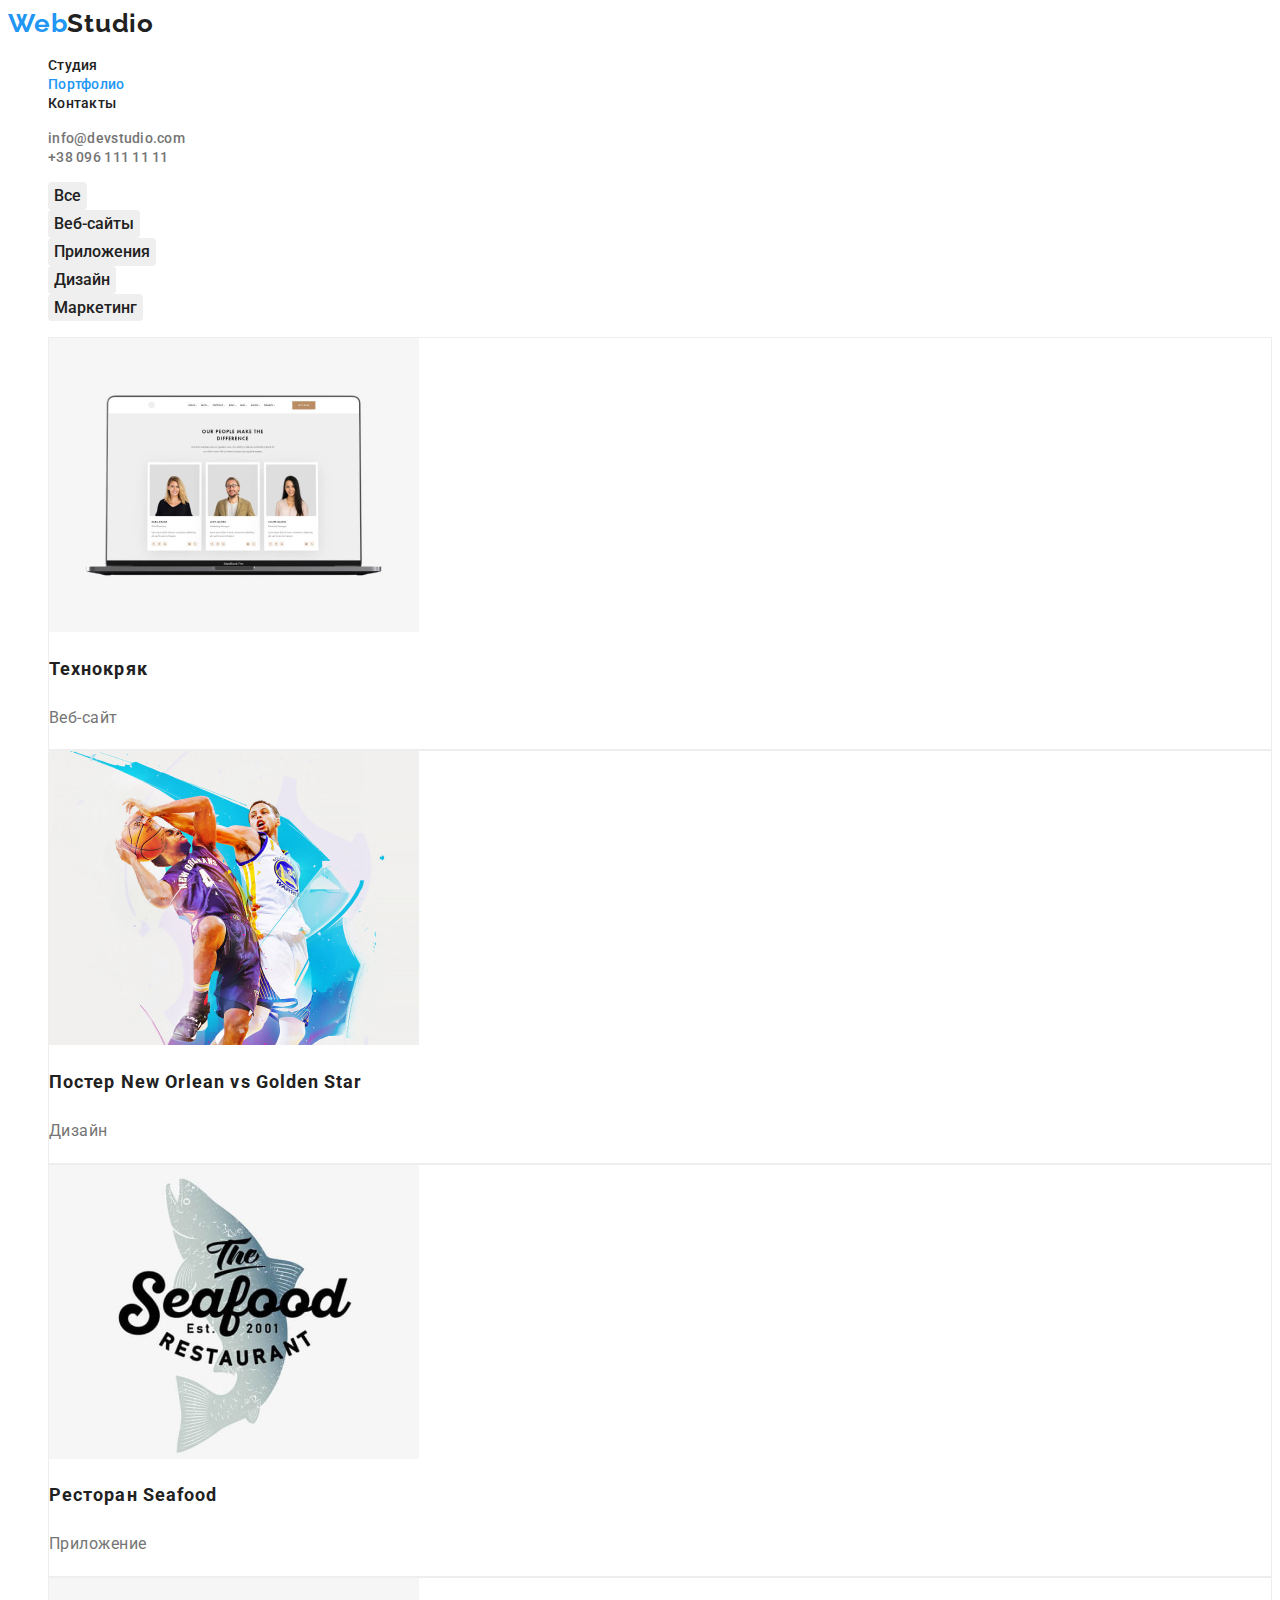
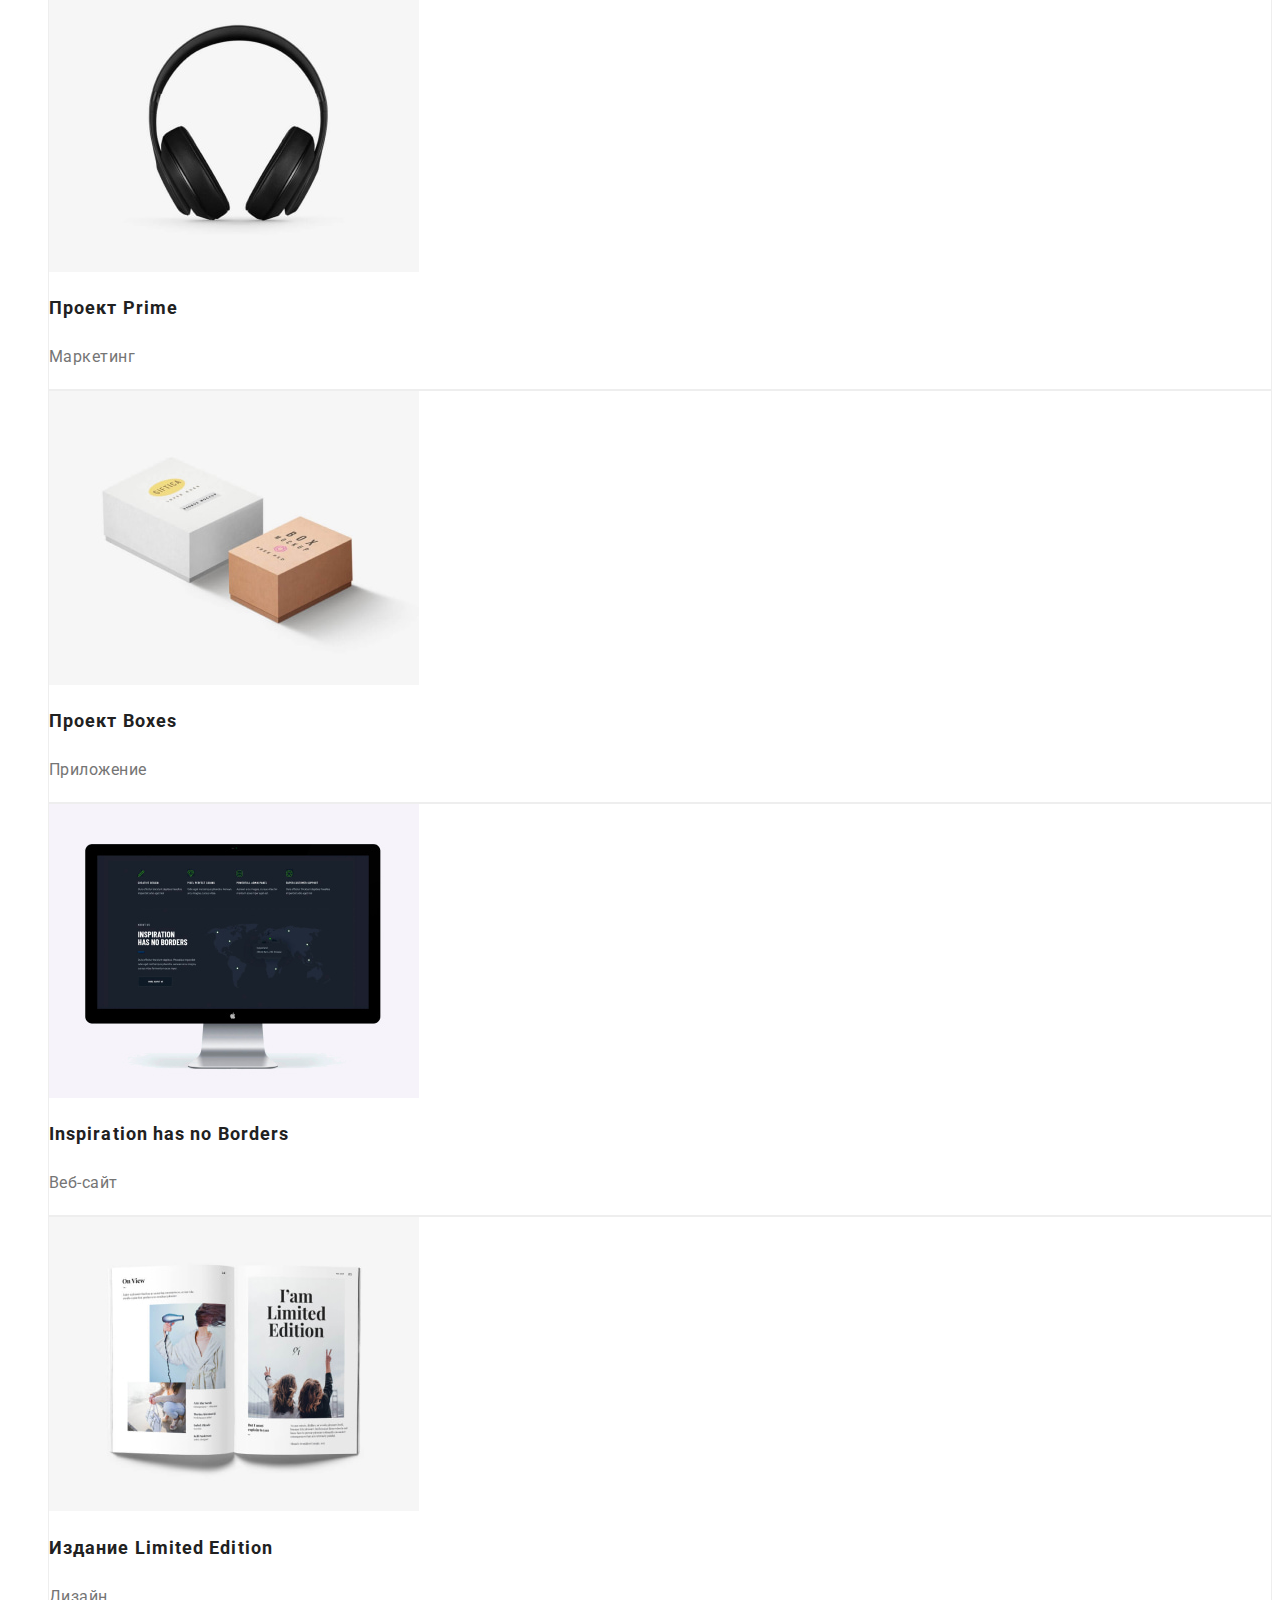
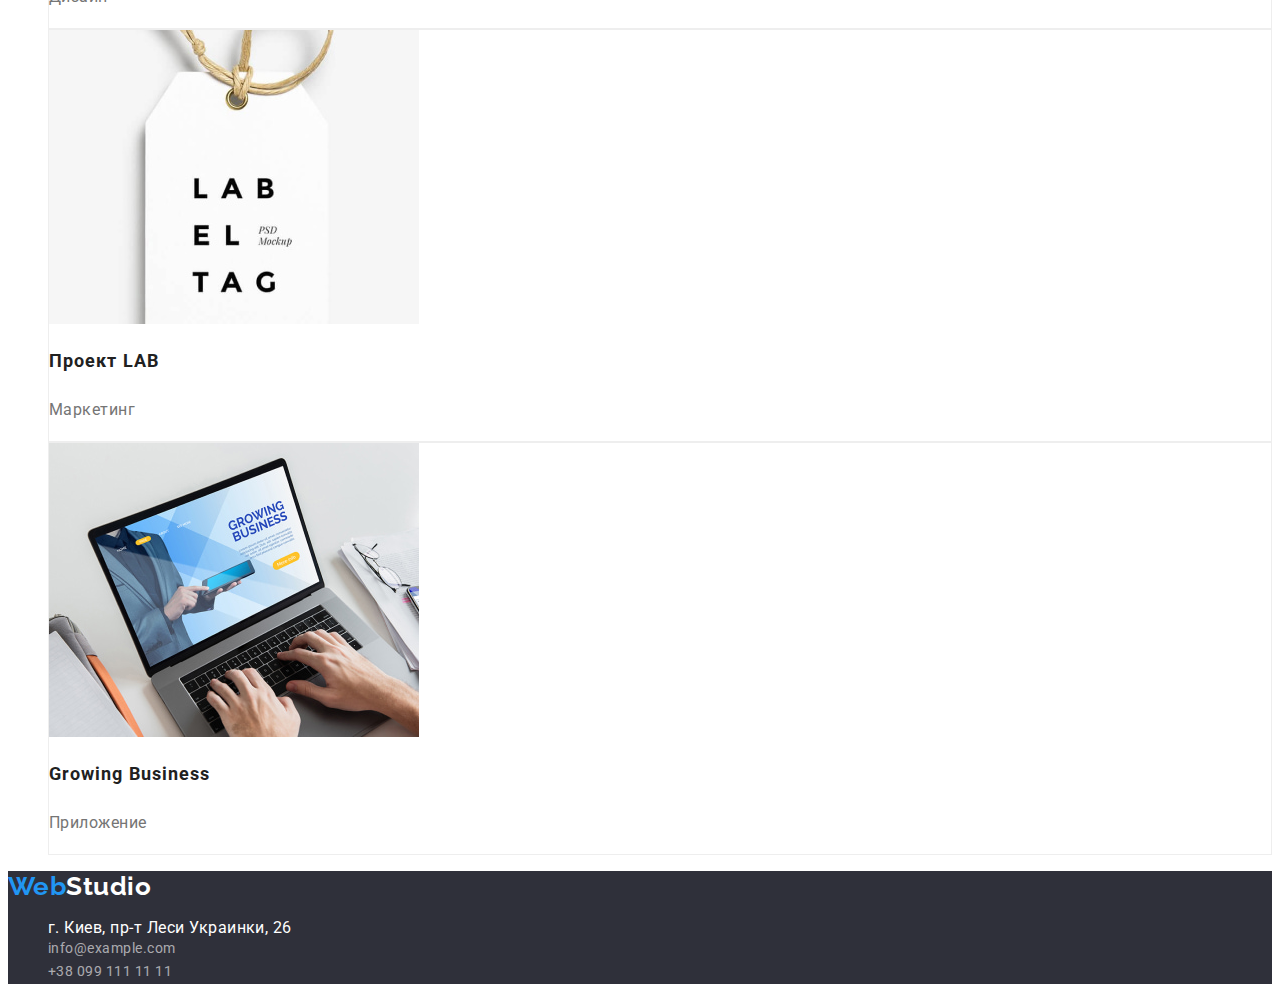
==== portfolio.html @ 8ca89d37 "Create" ====
<!DOCTYPE html>
<html lang="en">
  <head>
    <meta charset="UTF-8" />
    <meta http-equiv="X-UA-Compatible" content="IE=edge" />
    <meta name="viewport" content="width=device-width, initial-scale=1.0" />
    <title>Portfolio</title>
    <link rel="preconnect" href="https://fonts.googleapis.com" />
    <link rel="preconnect" href="https://fonts.gstatic.com" crossorigin />
    <link
      href="https://fonts.googleapis.com/css2?family=Raleway:wght@700&family=Roboto:wght@400;500;700;900&display=swap"
      rel="stylesheet"
    />
    <link rel="stylesheet" href="./css/style.css" />
  </head>
  <body>
    <header class="header">
      <nav class="site-nav-list">
        <a href="./" class="logo"><span>Web</span>Studio</a>
        <ul class="nav">
          <li class="item"><a href="./" class="nav-link">Студия</a></li>
          <li class="item"><a href="./portfolio.html" class="nav-link current">Портфолио</a></li>
          <li class="item"><a href="./" class="nav-link">Контакты</a></li>
        </ul>
      </nav>
      <ul class="auth-nav">
        <li class="item">
          <a href="mailto:info@devstudio.com" class="auth-nav-link">info@devstudio.com</a>
        </li>
        <li class="item">
          <a href="tel:+380961111111" class="auth-nav-link">+38 096 111 11 11</a>
        </li>
      </ul>
    </header>
    <main>
      <section class="portfolio">
        <h1 class="portfolio-tittle">Portfolio</h1>
        <!-- Filtr -->
        <ul class="filtr">
          <li class="item filtr-item"><button type="button" class="filtr-btn">Все</button></li>
          <li class="item filtr-item">
            <button type="button" class="filtr-btn">Веб-сайты</button>
          </li>
          <li class="item filtr-item">
            <button type="button" class="filtr-btn">Приложения</button>
          </li>
          <li class="item filtr-item"><button type="button" class="filtr-btn">Дизайн</button></li>
          <li class="item filtr-item">
            <button type="button" class="filtr-btn">Маркетинг</button>
          </li>
        </ul>

        <!-- Projects -->
        <ul class="projects">
          <li class="item projects-card">
            <img src="./images/project-1.jpg" alt="Скриншот сайта" width="370" />
            <h2 class="projects-tittle">Технокряк</h2>
            <p class="projects-text">Веб-сайт</p>
          </li>
          <li class="item projects-card">
            <img src="./images/project-2.jpg" alt="Постер баскетболисты" width="370" />
            <h2 class="projects-tittle">Постер New Orlean vs Golden Star</h2>
            <p class="projects-text">Дизайн</p>
          </li>
          <li class="item projects-card">
            <img src="./images/project-3.jpg" alt="Логотип ресторана" width="370" />
            <h2 class="projects-tittle">Ресторан Seafood</h2>
            <p class="projects-text">Приложение</p>
          </li>
          <li class="item projects-card">
            <img src="./images/project-4.jpg" alt="Наушники" width="370" />
            <h2 class="projects-tittle">Проект Prime</h2>
            <p class="projects-text">Маркетинг</p>
          </li>
          <li class="item projects-card">
            <img src="./images/project-5.jpg" alt="Коробки" width="370" />
            <h2 class="projects-tittle">Проект Boxes</h2>
            <p class="projects-text">Приложение</p>
          </li>
          <li class="item projects-card">
            <img src="./images/project-6.jpg" alt="Скриншот сайта" width="370" />
            <h2 class="projects-tittle">Inspiration has no Borders</h2>
            <p class="projects-text">Веб-сайт</p>
          </li>
          <li class="item projects-card">
            <img src="./images/project-7.jpg" alt="Брошюра" width="370" />
            <h2 class="projects-tittle">Издание Limited Edition</h2>
            <p class="projects-text">Дизайн</p>
          </li>
          <li class="item projects-card">
            <img src="./images/project-8.jpg" alt="Бирка" width="370" />
            <h2 class="projects-tittle">Проект LAB</h2>
            <p class="projects-text">Маркетинг</p>
          </li>
          <li class="item projects-card">
            <img src="./images/project-9.jpg" alt="Ноутбук" width="370" />
            <h2 class="projects-tittle">Growing Business</h2>
            <p class="projects-text">Приложение</p>
          </li>
        </ul>
      </section>
    </main>
    <footer class="footer">
      <a href="./" class="logo-footer"><span>Web</span>Studio</a>
      <address>
        <ul class="address-list">
          <li class="item">
            <a href="https://goo.gl/maps/uek1uiBaMwYKSRGh7" class="link address"
              >г. Киев, пр-т Леси Украинки, 26</a
            >
          </li>
          <li class="item">
            <a href="mailto:info@example.com" class="link mail">info@example.com</a>
          </li>
          <li class="item"><a href="tel:+380991111111" class="link tel">+38 099 111 11 11</a></li>
        </ul>
      </address>
    </footer>
  </body>
</html>
---- css/style.css ----
/* Палитра цветов 
    основной цвет фона  #FFFFFF
    доп цвет фона #F5F4FA;

    основной цвет текста #212121
    доп цвет текста #757575
    белый текст #FFFFFF

    акцентный цвет #2196F3

    цвет футер #2F303A;
*/

/* Fonts
logo : Raleway Weight  700 
header: Roboto Weight 500
hero: Roboto Weight 900
hero-btn^ Roboto Weight 700
h2,  Roboto Weight 700
text Roboto Weight 400
h3 Roboto Weight 500
footer adress Roboto Weight 400
portfolio-btn Roboto Weight 500

*/

:root {
  --text-color: #212121;
  --text-color-add: #757575;
  --accent-color: #2196f3;
  --primary-white-color: #ffffff;
  --secondary-background-color: #f5f4fa;
  --background-color-add: #2f303a;
}

body {
  background-color: var(--primary-white-color);
  font-family: 'Roboto', sans-serif;
  letter-spacing: 0.03em;
}

/* Header */
.item {
  list-style: none;
}
.link {
  text-decoration: none;
  font-style: normal;
}

.logo {
  font-family: 'Raleway', sans-serif;
  letter-spacing: 0.03em;
  font-weight: 700;
  font-size: 26px;
  line-height: 1.19;
  text-decoration: none;
  color: var(--text-color);
}

.logo span {
  color: var(--accent-color);
}

.nav-link,
.auth-nav-link {
  font-weight: 500;
  font-size: 14px;
  line-height: 1.14;
  letter-spacing: 0.02em;
  text-decoration: none;
  color: var(--text-color);
}
.nav-link:hover,
.nav-link:focus {
  color: var(--accent-color);
}
.nav .nav-link.current {
  color: var(--accent-color);
}

.auth-nav-link {
  color: var(--text-color-add);
}

.auth-nav-link:hover,
.auth-nav-link:focus {
  color: var(--accent-color);
}
/* body */
/* Hero section */
.hero {
  background-color: var(--background-color-add);
 
}
.hero-tittle {
  font-weight: 900;
  font-size: 44px;
  line-height: 1.36;
  text-align: center;
  letter-spacing: 0.06em;
  text-transform: uppercase;
  color: var(--primary-white-color);
  text-align: center;  
}

.hero-btn {
  font-family: inherit;
  font-weight: 700;
  font-size: 16px;
  line-height: 1.88;
  display: flex;
  align-items: center;
  text-align: center;
  letter-spacing: 0.06em;
  display: block;
  color: var(--primary-white-color);
  background-color: var(--accent-color);
  border: none;
  text-align: center;
  height: 50px;
  width: 200px;
  border-radius: 4px;
  box-shadow: 0px 4px 4px rgba(0, 0, 0, 0.15);
  cursor: pointer;
  margin: 0 auto;
}

.hero-btn:hover,
.hero-btn:focus {
  background-color: #188ce8;
}
/* Particular section */
.section {
  background-color: var(--primary-white-color);
}

.section-tittle {
  font-weight: 700;
  font-size: 36px;
  line-height: 1.17;
  text-align: center;
  color: var(--text-color);
}
.particular>.section-tittle{
  display: none;
}

.particular-tittle {
  font-weight: 700;
  font-size: 14px;
  line-height: 1.14;
  text-transform: uppercase;
  color: var(--text-color);
}

.particular-text {
  font-size: 14px;
  line-height: 1.71;
  color: var(--text-color-add);
}

/* Works-section */

/* Command section */
.command {
  background-color: var(--secondary-background-color);
}

.command-card {
  display: block;
  background-color: var(--primary-white-color);
  border-radius: 0px 0px 4px 4px;
  box-shadow: 0px 1px 3px rgba(0, 0, 0, 0.12), 0px 1px 1px rgba(0, 0, 0, 0.14),
    0px 2px 1px rgba(0, 0, 0, 0.2);  
}

.command-tittle {
  font-weight: 500;
  font-size: 16px;
  line-height: 1.19;
  color: var(--text-color);
}
.command-text {
  font-size: 16px;
  line-height: 1.19;
  color: var(--text-color-add);
}

/* Footer */
.footer {
  background-color: var(--background-color-add);
}

.logo-footer {
  font-family: Raleway;
  font-weight: 700;
  font-size: 26px;
  line-height: 1.19;
  text-decoration: none;
  color: var(--primary-white-color);
}

.logo-footer span {
  color: var(--accent-color);
}

.footer .address {
  color: var(--primary-white-color);
}
.footer .mail,
.footer .tel {
  font-size: 14px;
  line-height: 1.71;
  color: rgba(255, 255, 255, 0.6);
}

/* Portfolio */
.portfolio-tittle {
  display: none;
}

/* Filtr */
.filtr-btn {
  font-family: Roboto;
  font-weight: 500;
  font-size: 16px;
  line-height: 1.62;
  text-align: center
    background-color: var(--secondary-background-color);
  border: none;
  border-radius: 4px;
  color: var(--text-color);
}

.filtr-btn:hover,
.filtr-btn:focus {
  background-color: var(--accent-color);
  color: var(--primary-white-color);
  box-shadow: 0px 3px 1px rgba(0, 0, 0, 0.1), 0px 1px 2px rgba(0, 0, 0, 0.08),
    0px 2px 2px rgba(0, 0, 0, 0.12);
  cursor: pointer;
}

/* Projects */
.projects-card {
  background-color: var(--primary-white-color);
   border: 1px solid #eeeeee;
}

.projects-tittle {
  font-weight: 700;
  font-size: 18px;
  line-height: 2;
  letter-spacing: 0.06em;
  color: var(--text-color);
}

.projects-text {
  font-size: 16px;
  line-height: 1.88;
  color: var(--text-color-add);
}
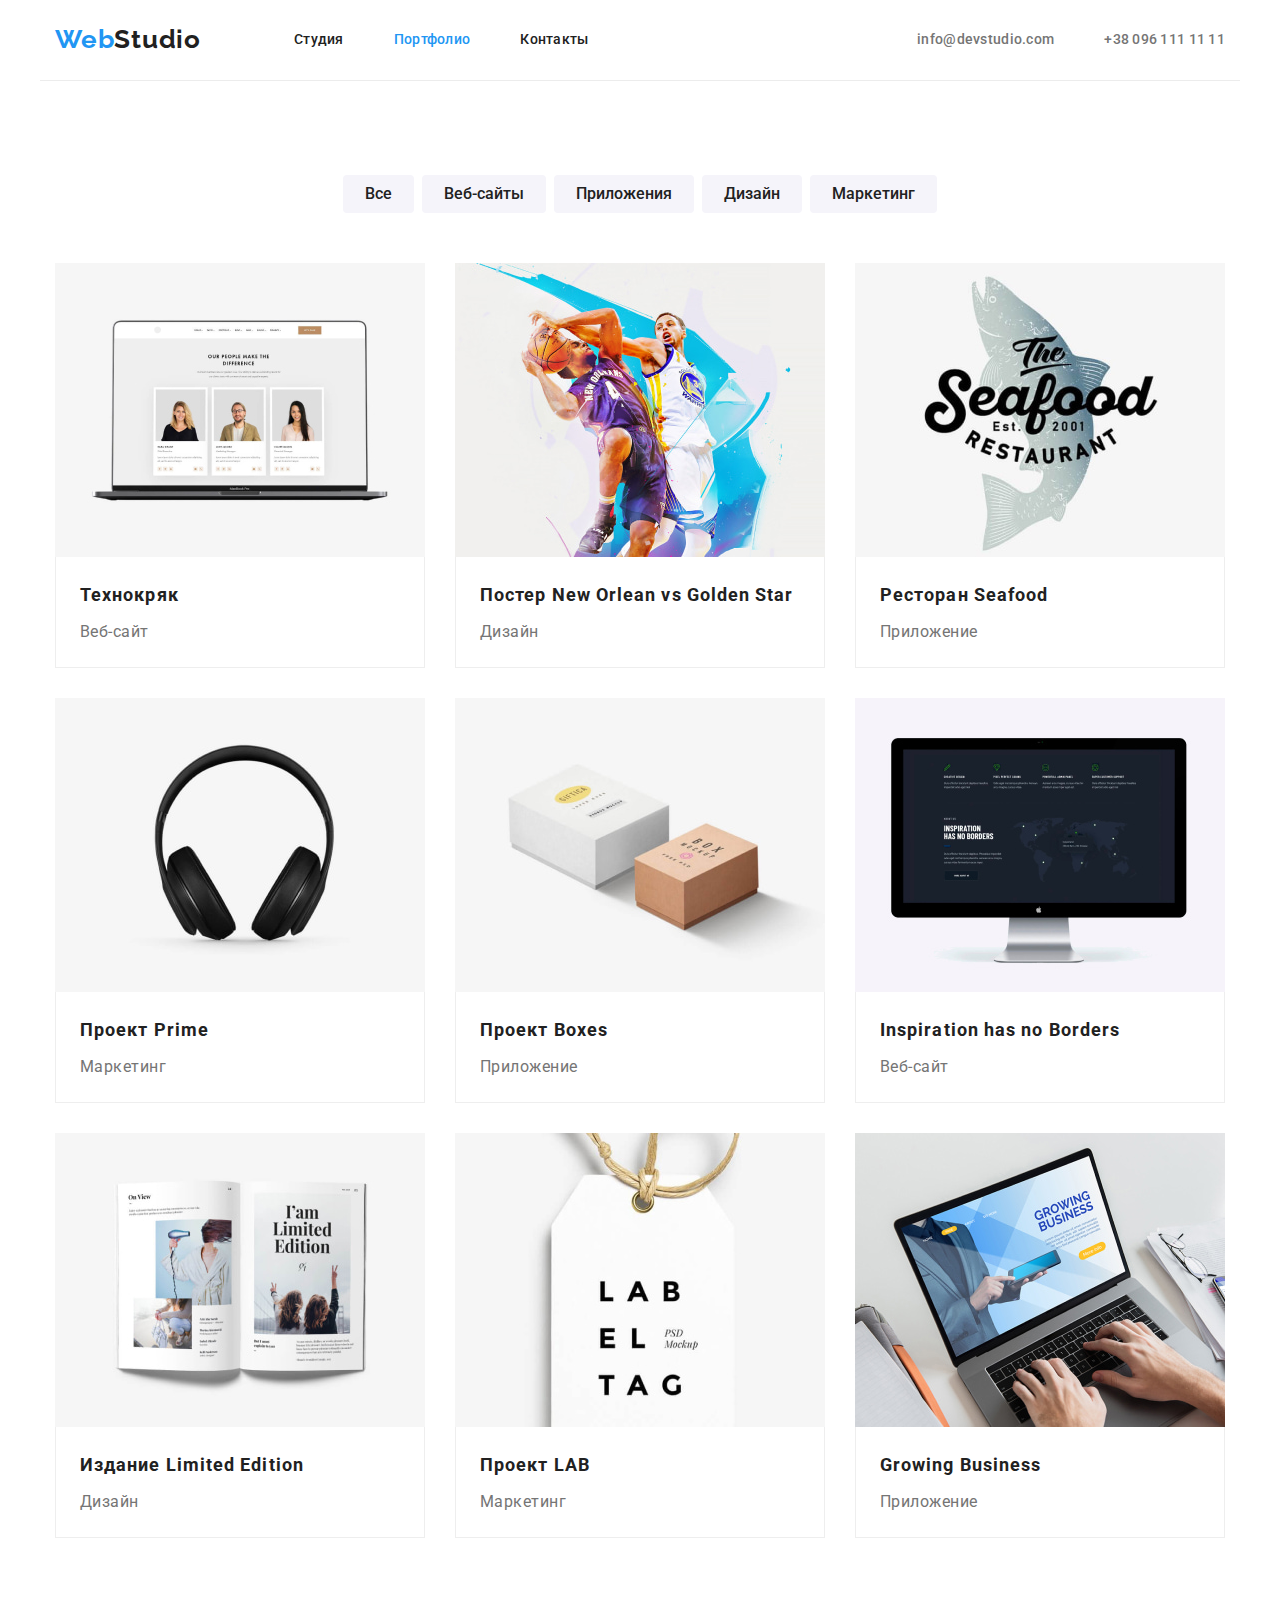
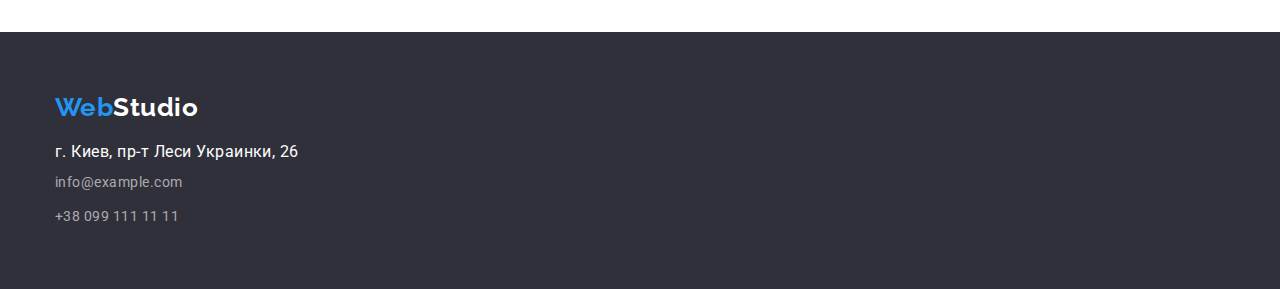
==== commit 05b59ab4: "Flex" ====
--- a/portfolio.html
+++ b/portfolio.html
@@ -11,110 +11,199 @@
       href="https://fonts.googleapis.com/css2?family=Raleway:wght@700&family=Roboto:wght@400;500;700;900&display=swap"
       rel="stylesheet"
     />
+    <link
+      rel="stylesheet"
+      href="https://cdnjs.cloudflare.com/ajax/libs/modern-normalize/1.1.0/modern-normalize.min.css"
+    />
     <link rel="stylesheet" href="./css/style.css" />
   </head>
   <body>
     <header class="header">
-      <nav class="site-nav-list">
-        <a href="./" class="logo"><span>Web</span>Studio</a>
-        <ul class="nav">
-          <li class="item"><a href="./" class="nav-link">Студия</a></li>
-          <li class="item"><a href="./portfolio.html" class="nav-link current">Портфолио</a></li>
-          <li class="item"><a href="./" class="nav-link">Контакты</a></li>
+      <div class="container container-header">
+        <nav class="site-nav-list">
+          <a href="./" class="logo"><span>Web</span>Studio</a>
+          <ul class="nav">
+            <li class="item nav-item"><a href="./" class="nav-link">Студия</a></li>
+            <li class="item nav-item">
+              <a href="./portfolio.html" class="nav-link current">Портфолио</a>
+            </li>
+            <li class="item nav-item"><a href="./" class="nav-link">Контакты</a></li>
+          </ul>
+        </nav>
+        <ul class="auth-nav">
+          <li class="item auth-nav-item">
+            <a href="mailto:info@devstudio.com" class="auth-nav-link">info@devstudio.com</a>
+          </li>
+          <li class="item auth-nav-item">
+            <a href="tel:+380961111111" class="auth-nav-link">+38 096 111 11 11</a>
+          </li>
         </ul>
-      </nav>
-      <ul class="auth-nav">
-        <li class="item">
-          <a href="mailto:info@devstudio.com" class="auth-nav-link">info@devstudio.com</a>
-        </li>
-        <li class="item">
-          <a href="tel:+380961111111" class="auth-nav-link">+38 096 111 11 11</a>
-        </li>
-      </ul>
+      </div>
     </header>
     <main>
       <section class="portfolio">
-        <h1 class="portfolio-tittle">Portfolio</h1>
-        <!-- Filtr -->
-        <ul class="filtr">
-          <li class="item filtr-item"><button type="button" class="filtr-btn">Все</button></li>
-          <li class="item filtr-item">
-            <button type="button" class="filtr-btn">Веб-сайты</button>
-          </li>
-          <li class="item filtr-item">
-            <button type="button" class="filtr-btn">Приложения</button>
-          </li>
-          <li class="item filtr-item"><button type="button" class="filtr-btn">Дизайн</button></li>
-          <li class="item filtr-item">
-            <button type="button" class="filtr-btn">Маркетинг</button>
-          </li>
-        </ul>
+        <div class="container">
+          <div class="filtr-container">
+            <h1 class="portfolio-tittle" hidden>Portfolio</h1>
+            <!-- Filtr -->
+            <ul class="filtr">
+              <li class="item filtr-item"><button type="button" class="filtr-btn">Все</button></li>
+              <li class="item filtr-item">
+                <button type="button" class="filtr-btn">Веб-сайты</button>
+              </li>
+              <li class="item filtr-item">
+                <button type="button" class="filtr-btn">Приложения</button>
+              </li>
+              <li class="item filtr-item">
+                <button type="button" class="filtr-btn">Дизайн</button>
+              </li>
+              <li class="item filtr-item">
+                <button type="button" class="filtr-btn">Маркетинг</button>
+              </li>
+            </ul>
+          </div>
 
-        <!-- Projects -->
-        <ul class="projects">
-          <li class="item projects-card">
-            <img src="./images/project-1.jpg" alt="Скриншот сайта" width="370" />
-            <h2 class="projects-tittle">Технокряк</h2>
-            <p class="projects-text">Веб-сайт</p>
-          </li>
-          <li class="item projects-card">
-            <img src="./images/project-2.jpg" alt="Постер баскетболисты" width="370" />
-            <h2 class="projects-tittle">Постер New Orlean vs Golden Star</h2>
-            <p class="projects-text">Дизайн</p>
-          </li>
-          <li class="item projects-card">
-            <img src="./images/project-3.jpg" alt="Логотип ресторана" width="370" />
-            <h2 class="projects-tittle">Ресторан Seafood</h2>
-            <p class="projects-text">Приложение</p>
-          </li>
-          <li class="item projects-card">
-            <img src="./images/project-4.jpg" alt="Наушники" width="370" />
-            <h2 class="projects-tittle">Проект Prime</h2>
-            <p class="projects-text">Маркетинг</p>
-          </li>
-          <li class="item projects-card">
-            <img src="./images/project-5.jpg" alt="Коробки" width="370" />
-            <h2 class="projects-tittle">Проект Boxes</h2>
-            <p class="projects-text">Приложение</p>
-          </li>
-          <li class="item projects-card">
-            <img src="./images/project-6.jpg" alt="Скриншот сайта" width="370" />
-            <h2 class="projects-tittle">Inspiration has no Borders</h2>
-            <p class="projects-text">Веб-сайт</p>
-          </li>
-          <li class="item projects-card">
-            <img src="./images/project-7.jpg" alt="Брошюра" width="370" />
-            <h2 class="projects-tittle">Издание Limited Edition</h2>
-            <p class="projects-text">Дизайн</p>
-          </li>
-          <li class="item projects-card">
-            <img src="./images/project-8.jpg" alt="Бирка" width="370" />
-            <h2 class="projects-tittle">Проект LAB</h2>
-            <p class="projects-text">Маркетинг</p>
-          </li>
-          <li class="item projects-card">
-            <img src="./images/project-9.jpg" alt="Ноутбук" width="370" />
-            <h2 class="projects-tittle">Growing Business</h2>
-            <p class="projects-text">Приложение</p>
-          </li>
-        </ul>
+          <!-- Projects -->
+          <div class="projects-container">
+            <ul class="projects">
+              <li class="item">
+                <article class="projects-card">
+                  <img
+                    src="./images/project-1.jpg"
+                    alt="Скриншот сайта"
+                    width="370"
+                    class="project-img"
+                  />
+                  <div class="card-tittle">
+                    <h2 class="projects-tittle">Технокряк</h2>
+                    <p class="projects-text">Веб-сайт</p>
+                  </div>
+                </article>
+              </li>
+              <li class="item">
+                <article class="projects-card">
+                  <img
+                    src="./images/project-2.jpg"
+                    alt="Постер баскетболисты"
+                    width="370"
+                    class="project-img"
+                    class="project-img"
+                  />
+                  <div class="card-tittle">
+                    <h2 class="projects-tittle">Постер New Orlean vs Golden Star</h2>
+                    <p class="projects-text">Дизайн</p>
+                  </div>
+                </article>
+              </li>
+              <li class="item">
+                <article class="projects-card">
+                  <img
+                    src="./images/project-3.jpg"
+                    alt="Логотип ресторана"
+                    width="370"
+                    class="project-img"
+                  />
+                  <div class="card-tittle">
+                    <h2 class="projects-tittle">Ресторан Seafood</h2>
+                    <p class="projects-text">Приложение</p>
+                  </div>
+                </article>
+              </li>
+              <li class="item">
+                <article class="projects-card">
+                  <img
+                    src="./images/project-4.jpg"
+                    alt="Наушники"
+                    width="370"
+                    class="project-img"
+                    class="project-img"
+                  />
+                  <div class="card-tittle">
+                    <h2 class="projects-tittle">Проект Prime</h2>
+                    <p class="projects-text">Маркетинг</p>
+                  </div>
+                </article>
+              </li>
+              <li class="item">
+                <article class="projects-card">
+                  <img
+                    src="./images/project-5.jpg"
+                    alt="Коробки"
+                    width="370"
+                    class="project-img"
+                    class="project-img"
+                  />
+                  <div class="card-tittle">
+                    <h2 class="projects-tittle">Проект Boxes</h2>
+                    <p class="projects-text">Приложение</p>
+                  </div>
+                </article>
+              </li>
+              <li class="item">
+                <article class="projects-card">
+                  <img
+                    src="./images/project-6.jpg"
+                    alt="Скриншот сайта"
+                    width="370"
+                    class="project-img"
+                  />
+                  <div class="card-tittle">
+                    <h2 class="projects-tittle">Inspiration has no Borders</h2>
+                    <p class="projects-text">Веб-сайт</p>
+                  </div>
+                </article>
+              </li>
+              <li class="item">
+                <article class="projects-card">
+                  <img src="./images/project-7.jpg" alt="Брошюра" width="370" class="project-img" />
+                  <div class="card-tittle">
+                    <h2 class="projects-tittle">Издание Limited Edition</h2>
+                    <p class="projects-text">Дизайн</p>
+                  </div>
+                </article>
+              </li>
+              <li class="item">
+                <article class="projects-card">
+                  <img src="./images/project-8.jpg" alt="Бирка" width="370" class="project-img" />
+                  <div class="card-tittle">
+                    <h2 class="projects-tittle">Проект LAB</h2>
+                    <p class="projects-text">Маркетинг</p>
+                  </div>
+                </article>
+              </li>
+              <li class="item">
+                <article class="projects-card">
+                  <img src="./images/project-9.jpg" alt="Ноутбук" width="370" class="project-img" />
+                  <div class="card-tittle">
+                    <h2 class="projects-tittle">Growing Business</h2>
+                    <p class="projects-text">Приложение</p>
+                  </div>
+                </article>
+              </li>
+            </ul>
+          </div>
+        </div>
       </section>
     </main>
     <footer class="footer">
-      <a href="./" class="logo-footer"><span>Web</span>Studio</a>
-      <address>
-        <ul class="address-list">
-          <li class="item">
-            <a href="https://goo.gl/maps/uek1uiBaMwYKSRGh7" class="link address"
-              >г. Киев, пр-т Леси Украинки, 26</a
-            >
-          </li>
-          <li class="item">
-            <a href="mailto:info@example.com" class="link mail">info@example.com</a>
-          </li>
-          <li class="item"><a href="tel:+380991111111" class="link tel">+38 099 111 11 11</a></li>
-        </ul>
-      </address>
+      <div class="container container-footer">
+        <a href="./" class="logo-footer"><span>Web</span>Studio</a>
+        <address>
+          <ul class="address-list">
+            <li class="item">
+              <a href="https://goo.gl/maps/uek1uiBaMwYKSRGh7" class="link address"
+                >г. Киев, пр-т Леси Украинки, 26</a
+              >
+            </li>
+            <li class="item">
+              <a href="mailto:info@example.com" class="link mail">info@example.com</a>
+            </li>
+            <li class="item">
+              <a href="tel:+380991111111" class="link tel">+38 099 111 11 11</a>
+            </li>
+          </ul>
+        </address>
+      </div>
     </footer>
   </body>
 </html>
--- a/css/style.css
+++ b/css/style.css
@@ -31,6 +31,7 @@
   --primary-white-color: #ffffff;
   --secondary-background-color: #f5f4fa;
   --background-color-add: #2f303a;
+  --project-card-gap: 30px;
 }
 
 body {
@@ -39,15 +40,55 @@
   letter-spacing: 0.03em;
 }
 
-/* Header */
 .item {
   list-style: none;
+  padding: 0;
+  margin: 0;
 }
 .link {
   text-decoration: none;
   font-style: normal;
 }
 
+h1,
+h2,
+h3,
+h4,
+h5,
+h6,
+p,
+ul {
+  margin-top: 0;
+  margin-bottom: 0;
+  padding-left: 0;
+  padding-right: 0;
+}
+
+img {
+  display: block;
+  width: 100%;
+}
+
+.container {
+  width: 1200px;
+  padding-left: 15px;
+  padding-right: 15px;
+  margin-left: auto;
+  margin-right: auto;
+  padding-top: 94px;
+  padding-bottom: 94px;
+}
+
+.container-header {
+  padding-top: 24px;
+  padding-bottom: 25px;
+  border-bottom: 1px solid #ececec;
+  display: flex;
+  align-items: center;
+}
+
+/* Header */
+
 .logo {
   font-family: 'Raleway', sans-serif;
   letter-spacing: 0.03em;
@@ -56,10 +97,22 @@
   line-height: 1.19;
   text-decoration: none;
   color: var(--text-color);
+  margin-right: 93px;
 }
 
 .logo span {
   color: var(--accent-color);
+}
+.site-nav-list {
+  display: flex;
+  align-items: center;
+}
+.nav {
+  display: flex;
+}
+
+.nav-item:not(:last-child) {
+  margin-right: 50px;
 }
 
 .nav-link,
@@ -78,6 +131,14 @@
 .nav .nav-link.current {
   color: var(--accent-color);
 }
+.auth-nav {
+  display: flex;
+  margin-left: auto;
+}
+
+.auth-nav-item:not(:first-child) {
+  margin-left: 50px;
+}
 
 .auth-nav-link {
   color: var(--text-color-add);
@@ -91,17 +152,16 @@
 /* Hero section */
 .hero {
   background-color: var(--background-color-add);
- 
+  text-align: center;
 }
 .hero-tittle {
+  margin-bottom: 30px;
   font-weight: 900;
   font-size: 44px;
   line-height: 1.36;
-  text-align: center;
   letter-spacing: 0.06em;
   text-transform: uppercase;
   color: var(--primary-white-color);
-  text-align: center;  
 }
 
 .hero-btn {
@@ -109,21 +169,16 @@
   font-weight: 700;
   font-size: 16px;
   line-height: 1.88;
-  display: flex;
-  align-items: center;
-  text-align: center;
   letter-spacing: 0.06em;
-  display: block;
+  display: inline-block;
   color: var(--primary-white-color);
   background-color: var(--accent-color);
   border: none;
-  text-align: center;
-  height: 50px;
-  width: 200px;
+  min-width: 200px;
   border-radius: 4px;
   box-shadow: 0px 4px 4px rgba(0, 0, 0, 0.15);
   cursor: pointer;
-  margin: 0 auto;
+  padding: 10px 32px;
 }
 
 .hero-btn:hover,
@@ -131,8 +186,21 @@
   background-color: #188ce8;
 }
 /* Particular section */
+.particular-container {
+  padding-bottom: 0px;
+}
 .section {
   background-color: var(--primary-white-color);
+}
+.particular-list {
+  display: flex;
+}
+.particular-item {
+  margin-right: 30px;
+}
+
+.particular-item:last-child {
+  margin-right: 0;
 }
 
 .section-tittle {
@@ -141,9 +209,7 @@
   line-height: 1.17;
   text-align: center;
   color: var(--text-color);
-}
-.particular>.section-tittle{
-  display: none;
+  margin-bottom: 50px;
 }
 
 .particular-tittle {
@@ -152,6 +218,7 @@
   line-height: 1.14;
   text-transform: uppercase;
   color: var(--text-color);
+  margin-bottom: 10px;
 }
 
 .particular-text {
@@ -161,18 +228,40 @@
 }
 
 /* Works-section */
+.works-list {
+  display: flex;
+  justify-content: center;
+}
+
+.work-item:not(:last-child) {
+  margin-right: 30px;
+}
 
 /* Command section */
 .command {
   background-color: var(--secondary-background-color);
 }
 
+.command-list {
+  display: flex;
+}
+
 .command-card {
-  display: block;
+  min-width: 270px;
+  padding-bottom: 30px;
   background-color: var(--primary-white-color);
   border-radius: 0px 0px 4px 4px;
   box-shadow: 0px 1px 3px rgba(0, 0, 0, 0.12), 0px 1px 1px rgba(0, 0, 0, 0.14),
-    0px 2px 1px rgba(0, 0, 0, 0.2);  
+    0px 2px 1px rgba(0, 0, 0, 0.2);
+  text-align: center;
+  margin-right: 30px;
+}
+
+.command-card:last-child {
+  margin-right: 0;
+}
+.command-jpg {
+  margin-bottom: 30px;
 }
 
 .command-tittle {
@@ -180,6 +269,7 @@
   font-size: 16px;
   line-height: 1.19;
   color: var(--text-color);
+  margin-bottom: 10px;
 }
 .command-text {
   font-size: 16px;
@@ -188,11 +278,18 @@
 }
 
 /* Footer */
+.container-footer {
+  padding-top: 60px;
+  padding-bottom: 60px;
+}
+
 .footer {
   background-color: var(--background-color-add);
 }
 
 .logo-footer {
+  display: inline-block;
+  margin-bottom: 20px;
   font-family: Raleway;
   font-weight: 700;
   font-size: 26px;
@@ -207,6 +304,8 @@
 
 .footer .address {
   color: var(--primary-white-color);
+  display: inline-block;
+  margin-bottom: 10px;
 }
 .footer .mail,
 .footer .tel {
@@ -214,23 +313,38 @@
   line-height: 1.71;
   color: rgba(255, 255, 255, 0.6);
 }
+.footer .mail {
+  display: inline-block;
+  margin-bottom: 10px;
+}
 
 /* Portfolio */
-.portfolio-tittle {
-  display: none;
-}
 
 /* Filtr */
+.filtr {
+  display: flex;
+  justify-content: center;
+  margin-bottom: 50px;
+}
+.filtr-item {
+  margin-right: 8px;
+}
+
+.filtr-item:last-child {
+  margin-right: 0;
+}
+
 .filtr-btn {
   font-family: Roboto;
   font-weight: 500;
   font-size: 16px;
   line-height: 1.62;
-  text-align: center
-    background-color: var(--secondary-background-color);
+  text-align: center;
+  background-color: var(--secondary-background-color);
   border: none;
   border-radius: 4px;
   color: var(--text-color);
+  padding: 6px 22px;
 }
 
 .filtr-btn:hover,
@@ -243,9 +357,23 @@
 }
 
 /* Projects */
+.projects {
+  display: flex;
+  flex-wrap: wrap;
+  margin-top: calc(-1 * var(--project-card-gap));
+  margin-left: calc(-1 * var(--project-card-gap));
+}
 .projects-card {
   background-color: var(--primary-white-color);
-   border: 1px solid #eeeeee;
+  margin-left: var(--project-card-gap);
+  margin-top: var(--project-card-gap);
+  flex-basis: calc(100% / 3 - var(--project-card-gap));
+}
+
+.card-tittle {
+  padding: 20px 24px;
+  border: 1px solid #eeeeee;
+  border-top: none;
 }
 
 .projects-tittle {
@@ -254,6 +382,7 @@
   line-height: 2;
   letter-spacing: 0.06em;
   color: var(--text-color);
+  margin-bottom: 4px;
 }
 
 .projects-text {
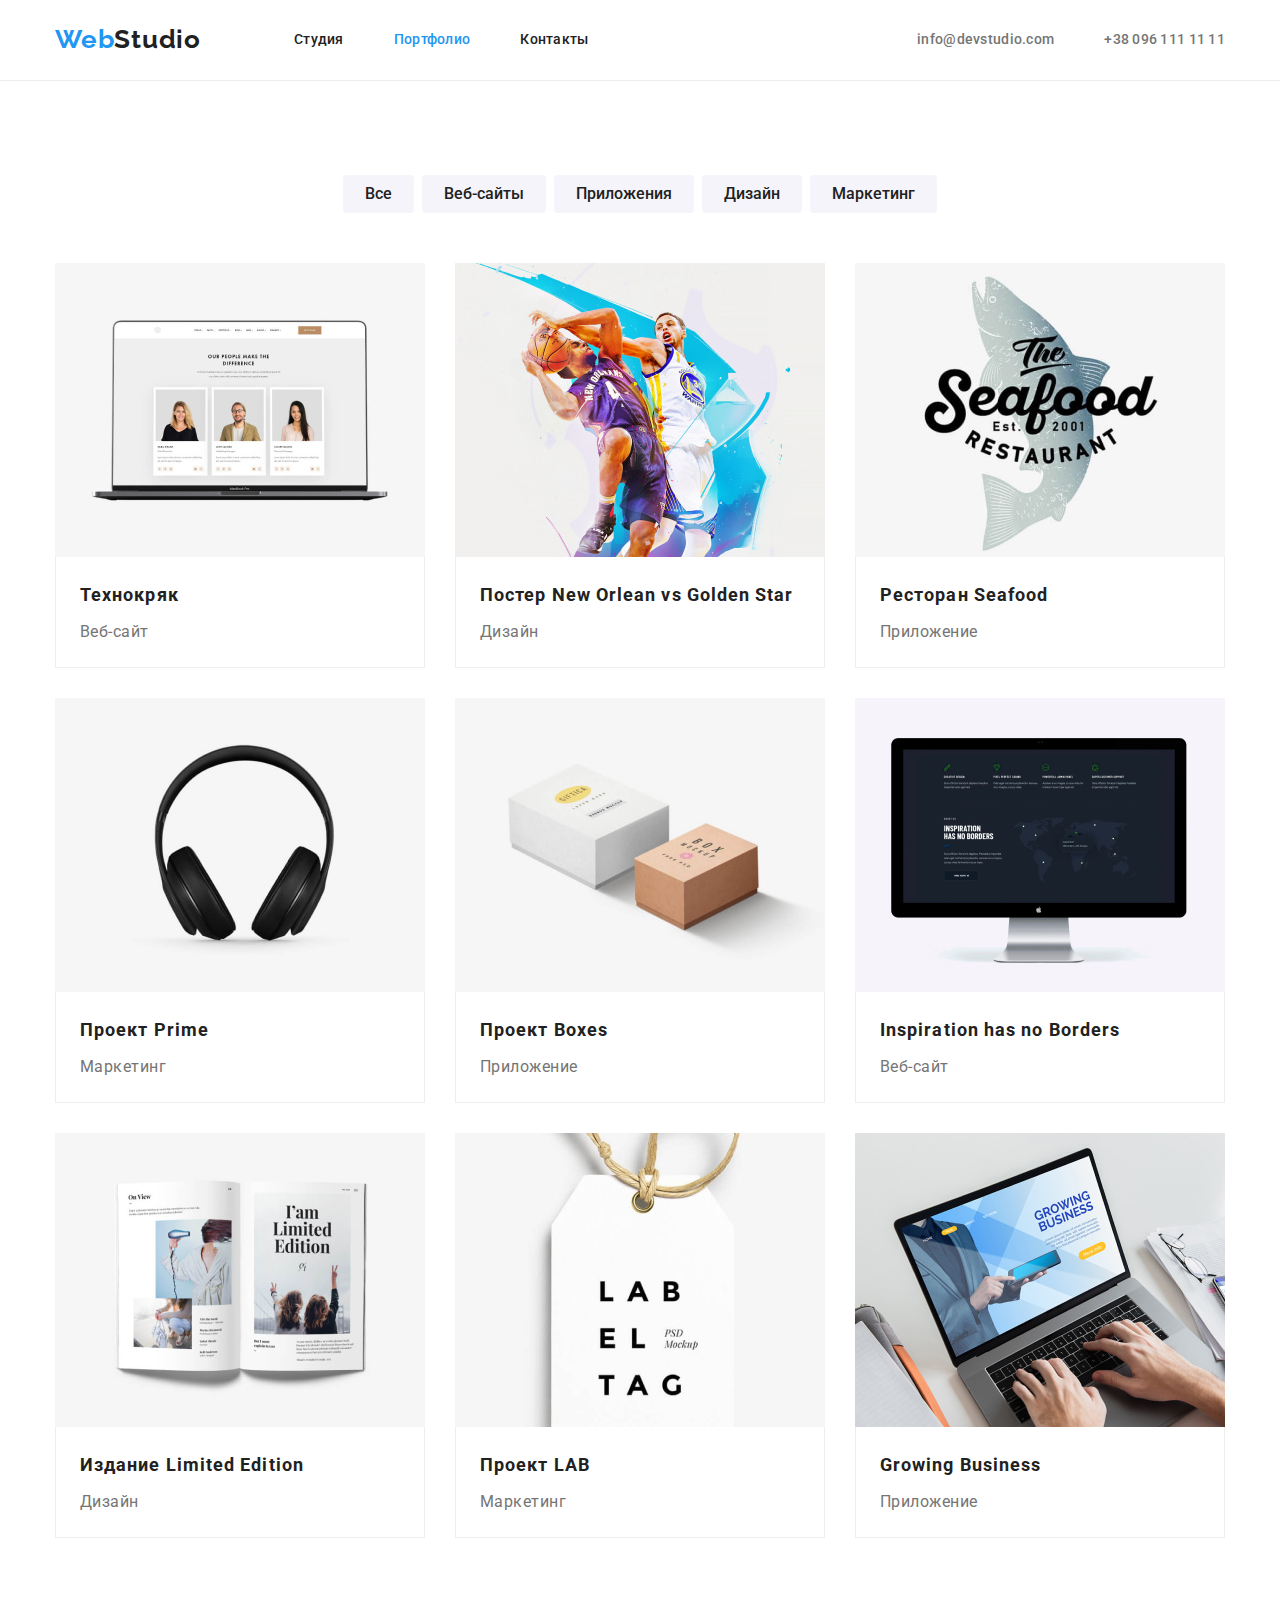
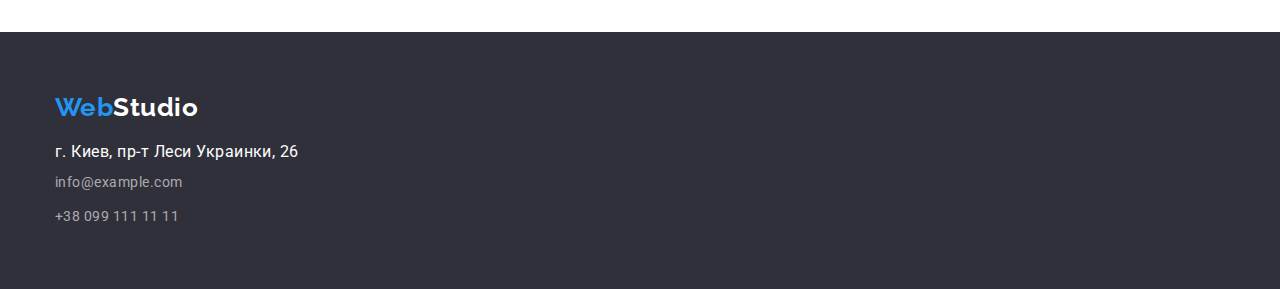
==== commit 53590469: "Class project" ====
--- a/portfolio.html
+++ b/portfolio.html
@@ -116,7 +116,6 @@
                     alt="Наушники"
                     width="370"
                     class="project-img"
-                    class="project-img"
                   />
                   <div class="card-tittle">
                     <h2 class="projects-tittle">Проект Prime</h2>
@@ -126,13 +125,7 @@
               </li>
               <li class="item">
                 <article class="projects-card">
-                  <img
-                    src="./images/project-5.jpg"
-                    alt="Коробки"
-                    width="370"
-                    class="project-img"
-                    class="project-img"
-                  />
+                  <img src="./images/project-5.jpg" alt="Коробки" width="370" class="project-img" />
                   <div class="card-tittle">
                     <h2 class="projects-tittle">Проект Boxes</h2>
                     <p class="projects-text">Приложение</p>
--- a/css/style.css
+++ b/css/style.css
@@ -79,15 +79,17 @@
   padding-bottom: 94px;
 }
 
+/* Header */
+
+.header {
+  border-bottom: 1px solid #ececec;
+}
 .container-header {
   padding-top: 24px;
   padding-bottom: 25px;
-  border-bottom: 1px solid #ececec;
   display: flex;
   align-items: center;
 }
-
-/* Header */
 
 .logo {
   font-family: 'Raleway', sans-serif;
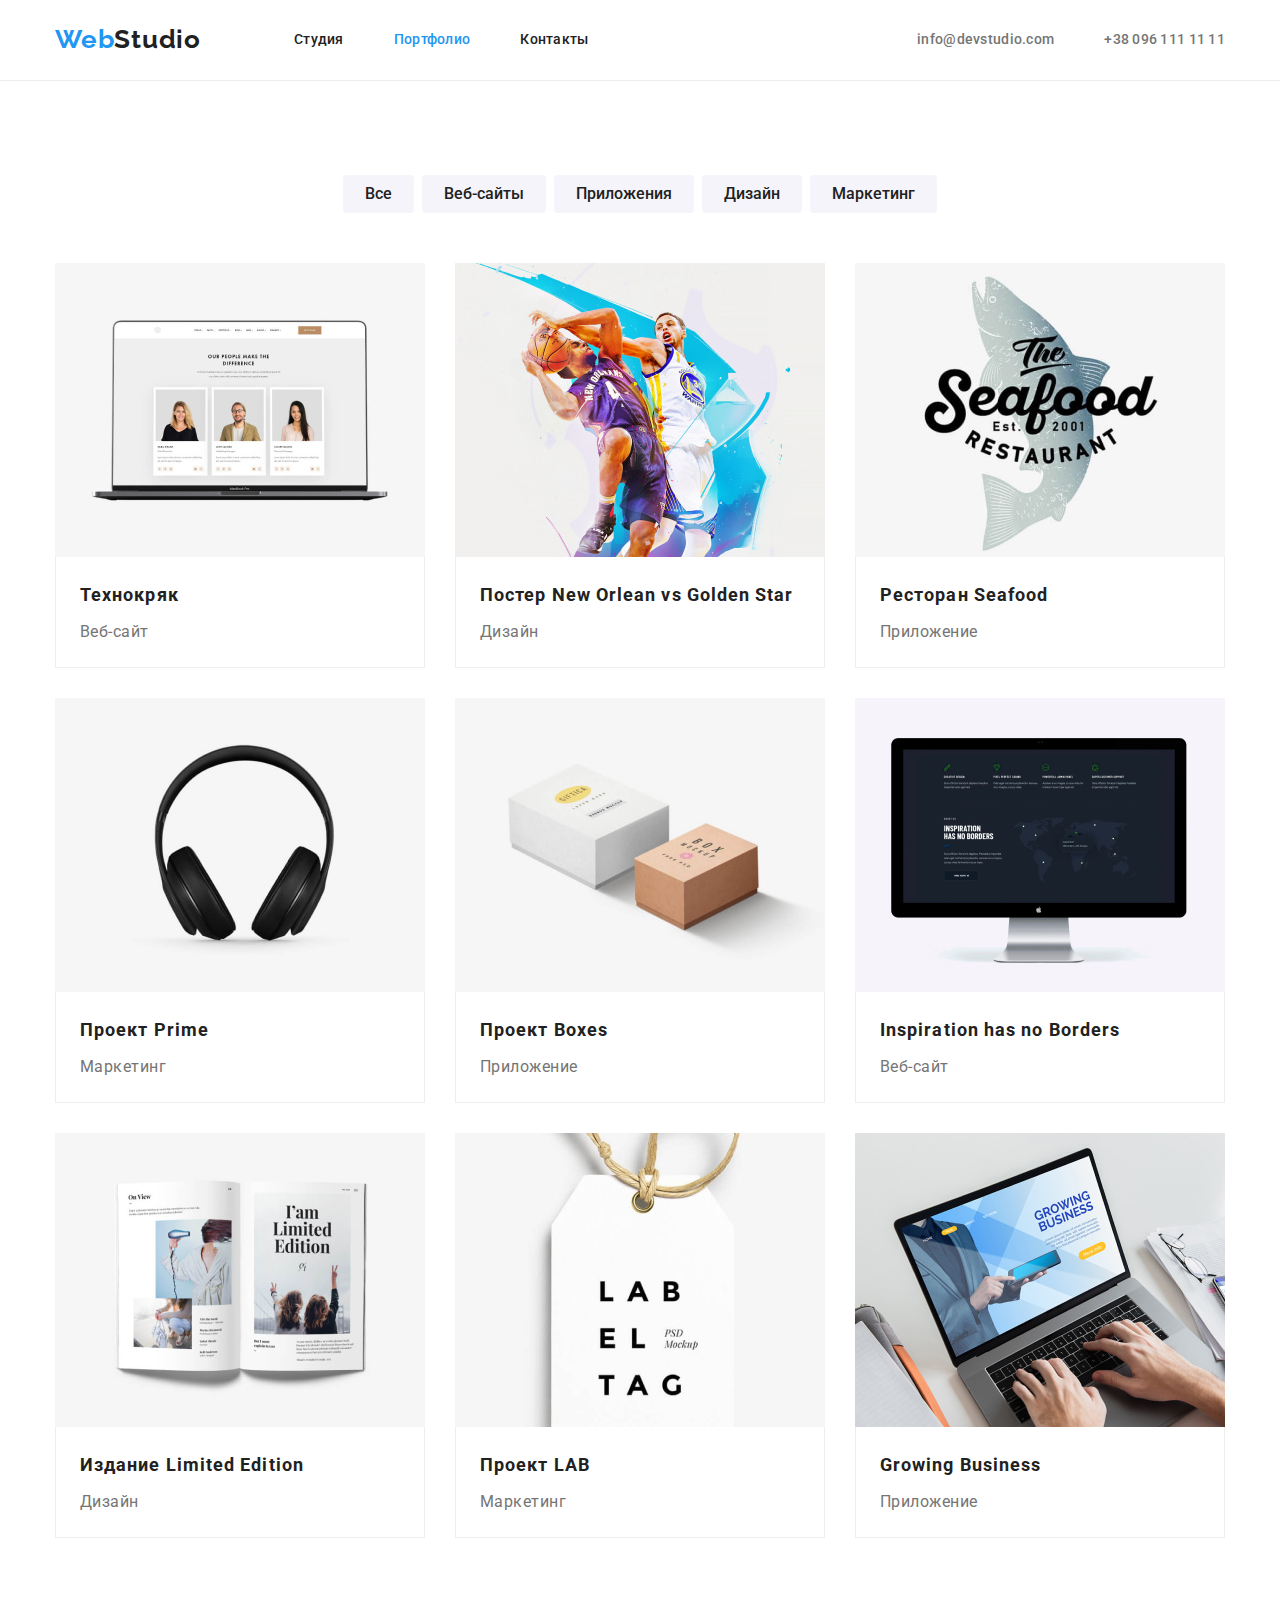
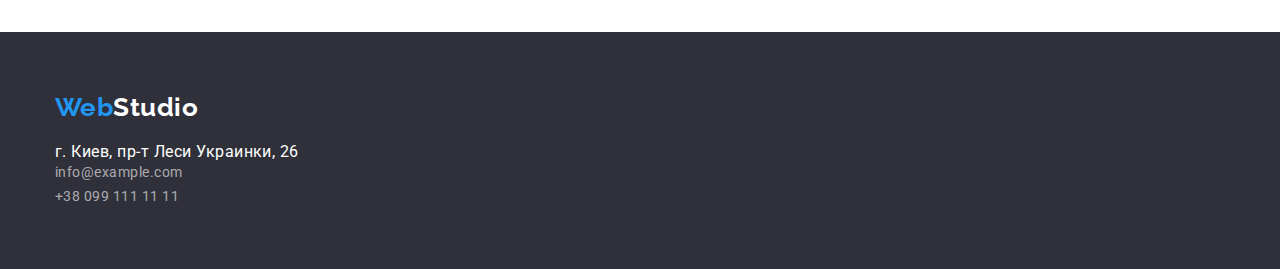
==== commit a0c2b291: "Исправлены ошибки" ====
--- a/portfolio.html
+++ b/portfolio.html
@@ -41,140 +41,127 @@
       </div>
     </header>
     <main>
-      <section class="portfolio">
+      <section class="section portfolio">
         <div class="container">
-          <div class="filtr-container">
-            <h1 class="portfolio-tittle" hidden>Portfolio</h1>
-            <!-- Filtr -->
-            <ul class="filtr">
-              <li class="item filtr-item"><button type="button" class="filtr-btn">Все</button></li>
-              <li class="item filtr-item">
-                <button type="button" class="filtr-btn">Веб-сайты</button>
-              </li>
-              <li class="item filtr-item">
-                <button type="button" class="filtr-btn">Приложения</button>
-              </li>
-              <li class="item filtr-item">
-                <button type="button" class="filtr-btn">Дизайн</button>
-              </li>
-              <li class="item filtr-item">
-                <button type="button" class="filtr-btn">Маркетинг</button>
-              </li>
-            </ul>
-          </div>
-
-          <!-- Projects -->
-          <div class="projects-container">
-            <ul class="projects">
-              <li class="item">
-                <article class="projects-card">
-                  <img
-                    src="./images/project-1.jpg"
-                    alt="Скриншот сайта"
-                    width="370"
-                    class="project-img"
-                  />
-                  <div class="card-tittle">
-                    <h2 class="projects-tittle">Технокряк</h2>
-                    <p class="projects-text">Веб-сайт</p>
-                  </div>
-                </article>
-              </li>
-              <li class="item">
-                <article class="projects-card">
-                  <img
-                    src="./images/project-2.jpg"
-                    alt="Постер баскетболисты"
-                    width="370"
-                    class="project-img"
-                    class="project-img"
-                  />
-                  <div class="card-tittle">
-                    <h2 class="projects-tittle">Постер New Orlean vs Golden Star</h2>
-                    <p class="projects-text">Дизайн</p>
-                  </div>
-                </article>
-              </li>
-              <li class="item">
-                <article class="projects-card">
-                  <img
-                    src="./images/project-3.jpg"
-                    alt="Логотип ресторана"
-                    width="370"
-                    class="project-img"
-                  />
-                  <div class="card-tittle">
-                    <h2 class="projects-tittle">Ресторан Seafood</h2>
-                    <p class="projects-text">Приложение</p>
-                  </div>
-                </article>
-              </li>
-              <li class="item">
-                <article class="projects-card">
-                  <img
-                    src="./images/project-4.jpg"
-                    alt="Наушники"
-                    width="370"
-                    class="project-img"
-                  />
-                  <div class="card-tittle">
-                    <h2 class="projects-tittle">Проект Prime</h2>
-                    <p class="projects-text">Маркетинг</p>
-                  </div>
-                </article>
-              </li>
-              <li class="item">
-                <article class="projects-card">
-                  <img src="./images/project-5.jpg" alt="Коробки" width="370" class="project-img" />
-                  <div class="card-tittle">
-                    <h2 class="projects-tittle">Проект Boxes</h2>
-                    <p class="projects-text">Приложение</p>
-                  </div>
-                </article>
-              </li>
-              <li class="item">
-                <article class="projects-card">
-                  <img
-                    src="./images/project-6.jpg"
-                    alt="Скриншот сайта"
-                    width="370"
-                    class="project-img"
-                  />
-                  <div class="card-tittle">
-                    <h2 class="projects-tittle">Inspiration has no Borders</h2>
-                    <p class="projects-text">Веб-сайт</p>
-                  </div>
-                </article>
-              </li>
-              <li class="item">
-                <article class="projects-card">
-                  <img src="./images/project-7.jpg" alt="Брошюра" width="370" class="project-img" />
-                  <div class="card-tittle">
-                    <h2 class="projects-tittle">Издание Limited Edition</h2>
-                    <p class="projects-text">Дизайн</p>
-                  </div>
-                </article>
-              </li>
-              <li class="item">
-                <article class="projects-card">
-                  <img src="./images/project-8.jpg" alt="Бирка" width="370" class="project-img" />
-                  <div class="card-tittle">
-                    <h2 class="projects-tittle">Проект LAB</h2>
-                    <p class="projects-text">Маркетинг</p>
-                  </div>
-                </article>
-              </li>
-              <li class="item">
-                <article class="projects-card">
-                  <img src="./images/project-9.jpg" alt="Ноутбук" width="370" class="project-img" />
-                  <div class="card-tittle">
-                    <h2 class="projects-tittle">Growing Business</h2>
-                    <p class="projects-text">Приложение</p>
-                  </div>
-                </article>
-              </li>
-            </ul>
-          </div>
+          <h1 class="portfolio-tittle visually-hidden">Portfolio</h1>
+          <ul class="filtr">
+            <li class="item filtr-item"><button type="button" class="filtr-btn">Все</button></li>
+            <li class="item filtr-item">
+              <button type="button" class="filtr-btn">Веб-сайты</button>
+            </li>
+            <li class="item filtr-item">
+              <button type="button" class="filtr-btn">Приложения</button>
+            </li>
+            <li class="item filtr-item">
+              <button type="button" class="filtr-btn">Дизайн</button>
+            </li>
+            <li class="item filtr-item">
+              <button type="button" class="filtr-btn">Маркетинг</button>
+            </li>
+          </ul>
+          <ul class="projects">
+            <li class="item projects-card">
+              <article">
+                <img
+                  src="./images/project-1.jpg"
+                  alt="Скриншот сайта"
+                  width="370"
+                  class="project-img"
+                />
+                <div class="card-tittle">
+                  <h2 class="projects-tittle">Технокряк</h2>
+                  <p class="projects-text">Веб-сайт</p>
+                </div>
+              </article>
+            </li>
+            <li class="item projects-card">
+              <article>
+                <img
+                  src="./images/project-2.jpg"
+                  alt="Постер баскетболисты"
+                  width="370"
+                  class="project-img"
+                />
+                <div class="card-tittle">
+                  <h2 class="projects-tittle">Постер New Orlean vs Golden Star</h2>
+                  <p class="projects-text">Дизайн</p>
+                </div>
+              </article>
+            </li>
+            <li class="item projects-card">
+              <article>
+                <img
+                  src="./images/project-3.jpg"
+                  alt="Логотип ресторана"
+                  width="370"
+                  class="project-img"
+                />
+                <div class="card-tittle">
+                  <h2 class="projects-tittle">Ресторан Seafood</h2>
+                  <p class="projects-text">Приложение</p>
+                </div>
+              </article>
+            </li>
+            <li class="item projects-card">
+              <article>
+                <img src="./images/project-4.jpg" alt="Наушники" width="370" class="project-img" />
+                <div class="card-tittle">
+                  <h2 class="projects-tittle">Проект Prime</h2>
+                  <p class="projects-text">Маркетинг</p>
+                </div>
+              </article>
+            </li>
+            <li class="item projects-card">
+              <article>
+                <img src="./images/project-5.jpg" alt="Коробки" width="370" class="project-img" />
+                <div class="card-tittle">
+                  <h2 class="projects-tittle">Проект Boxes</h2>
+                  <p class="projects-text">Приложение</p>
+                </div>
+              </article>
+            </li>
+            <li class="item projects-card">
+              <article>
+                <img
+                  src="./images/project-6.jpg"
+                  alt="Скриншот сайта"
+                  width="370"
+                  class="project-img"
+                />
+                <div class="card-tittle">
+                  <h2 class="projects-tittle">Inspiration has no Borders</h2>
+                  <p class="projects-text">Веб-сайт</p>
+                </div>
+              </article>
+            </li>
+            <li class="item projects-card">
+              <article>
+                <img src="./images/project-7.jpg" alt="Брошюра" width="370" class="project-img" />
+                <div class="card-tittle">
+                  <h2 class="projects-tittle">Издание Limited Edition</h2>
+                  <p class="projects-text">Дизайн</p>
+                </div>
+              </article>
+            </li>
+            <li class="item projects-card">
+              <article>
+                <img src="./images/project-8.jpg" alt="Бирка" width="370" class="project-img" />
+                <div class="card-tittle">
+                  <h2 class="projects-tittle">Проект LAB</h2>
+                  <p class="projects-text">Маркетинг</p>
+                </div>
+              </article>
+            </li>
+            <li class="item projects-card">
+              <article>
+                <img src="./images/project-9.jpg" alt="Ноутбук" width="370" class="project-img" />
+                <div class="card-tittle">
+                  <h2 class="projects-tittle">Growing Business</h2>
+                  <p class="projects-text">Приложение</p>
+                </div>
+              </article>
+            </li>
+          </ul>
         </div>
       </section>
     </main>
--- a/css/style.css
+++ b/css/style.css
@@ -66,7 +66,8 @@
 
 img {
   display: block;
-  width: 100%;
+  max-width: 100%;
+  height: auto;
 }
 
 .container {
@@ -75,18 +76,24 @@
   padding-right: 15px;
   margin-left: auto;
   margin-right: auto;
-  padding-top: 94px;
-  padding-bottom: 94px;
+}
+
+.visually-hidden {
+  position: absolute;
+  clip: rect(0 0 0 0);
+  width: 1px;
+  height: 1px;
+  margin: -1px;
 }
 
 /* Header */
 
 .header {
   border-bottom: 1px solid #ececec;
-}
-.container-header {
   padding-top: 24px;
   padding-bottom: 25px;
+}
+.container-header {
   display: flex;
   align-items: center;
 }
@@ -155,6 +162,8 @@
 .hero {
   background-color: var(--background-color-add);
   text-align: center;
+  padding-top: 200px;
+  padding-bottom: 200px;
 }
 .hero-tittle {
   margin-bottom: 30px;
@@ -188,11 +197,13 @@
   background-color: #188ce8;
 }
 /* Particular section */
-.particular-container {
-  padding-bottom: 0px;
-}
 .section {
-  background-color: var(--primary-white-color);
+  padding-top: 94px;
+  padding-bottom: 94px;
+}
+
+.particular {
+  padding-bottom: 0;
 }
 .particular-list {
   display: flex;
@@ -249,8 +260,6 @@
 }
 
 .command-card {
-  min-width: 270px;
-  padding-bottom: 30px;
   background-color: var(--primary-white-color);
   border-radius: 0px 0px 4px 4px;
   box-shadow: 0px 1px 3px rgba(0, 0, 0, 0.12), 0px 1px 1px rgba(0, 0, 0, 0.14),
@@ -262,8 +271,9 @@
 .command-card:last-child {
   margin-right: 0;
 }
-.command-jpg {
-  margin-bottom: 30px;
+
+.command-card-tittle {
+  margin: 30px 0;
 }
 
 .command-tittle {
@@ -280,13 +290,11 @@
 }
 
 /* Footer */
-.container-footer {
+
+.footer {
+  background-color: var(--background-color-add);
   padding-top: 60px;
   padding-bottom: 60px;
-}
-
-.footer {
-  background-color: var(--background-color-add);
 }
 
 .logo-footer {
@@ -304,21 +312,19 @@
   color: var(--accent-color);
 }
 
+.adress-list-item:not(:last-child) {
+  margin-bottom: 9px;
+}
 .footer .address {
   color: var(--primary-white-color);
-  display: inline-block;
-  margin-bottom: 10px;
-}
+}
+
 .footer .mail,
 .footer .tel {
   font-size: 14px;
   line-height: 1.71;
   color: rgba(255, 255, 255, 0.6);
 }
-.footer .mail {
-  display: inline-block;
-  margin-bottom: 10px;
-}
 
 /* Portfolio */
 
@@ -369,7 +375,6 @@
   background-color: var(--primary-white-color);
   margin-left: var(--project-card-gap);
   margin-top: var(--project-card-gap);
-  flex-basis: calc(100% / 3 - var(--project-card-gap));
 }
 
 .card-tittle {
